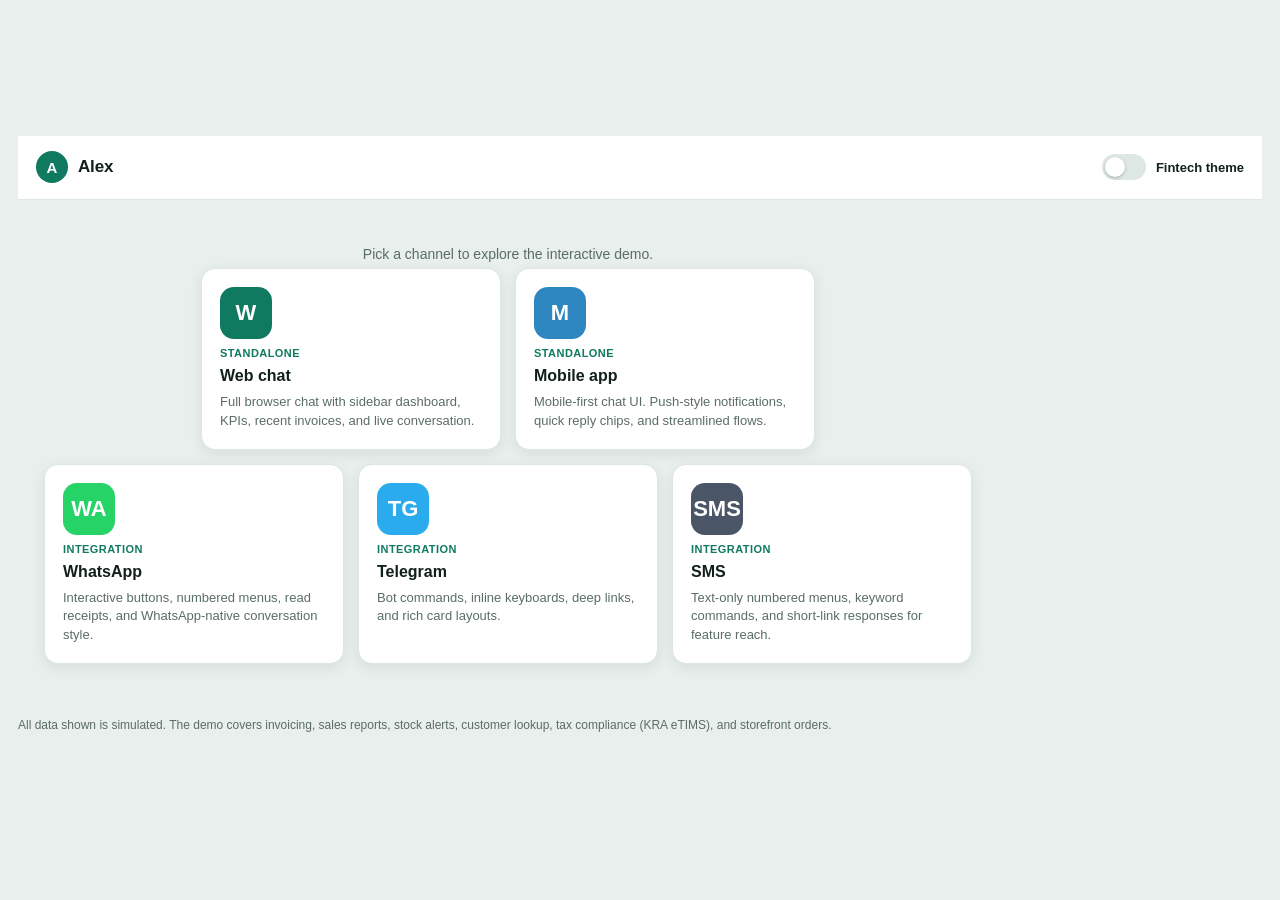
==== mockups/index.html @ d93f2be8 "Hub: center intro text to match channel cards" ====
<!DOCTYPE html>
<html lang="en">
<head>
  <meta charset="utf-8" />
  <meta name="viewport" content="width=device-width, initial-scale=1" />
  <title>Alex — Chat Mockups</title>
  <link rel="stylesheet" href="css/theme-fintech.css" />
  <link rel="stylesheet" href="css/theme-casual.css" />
  <link rel="stylesheet" href="css/chat-base.css" />
  <style>
    body.page { padding: 0 18px 24px; align-items: flex-start; padding-top: 12px; }
    .hub-head { display: flex; align-items: center; justify-content: center; gap: 16px; flex-wrap: wrap; padding-top: 28px; text-align: center; width: 100%; max-width: 980px; }
    .hub-head .h1-wrap h1 { margin: 0; }
    .hub-head .h1-wrap p { margin: 6px 0 0; }
    .hub-card .hc-icon { width: 52px; height: 52px; border-radius: 14px; display: flex; align-items: center; justify-content: center; font-size: 22px; font-weight: 900; color: #fff; }
    .hc-icon.wa   { background: #25d366; }
    .hc-icon.tg   { background: #2aabee; }
    .hc-icon.sms  { background: #4a5568; }
    .hc-icon.web  { background: var(--primary); }
    .hc-icon.mob  { background: var(--accent); }
    .hub-footer { max-width: 980px; width: 100%; padding: 8px 0 20px; }
    .hub-footer p { font-size: 12px; color: var(--muted); }

    /* sticky top bar */
    .site-header {
      position: sticky;
      top: 0;
      z-index: 50;
      width: 100%;
      height: 64px;
      display: flex;
      align-items: center;
      justify-content: space-between;
      padding: 0 18px;
      background: #fff;
      border-bottom: 1px solid var(--border);
    }
    .site-header .brand { display: flex; align-items: center; gap: 10px; text-decoration: none; color: inherit; }
    .brand-avatar {
      width: 32px; height: 32px; border-radius: 50%;
      background: var(--primary); color: #fff;
      display: flex; align-items: center; justify-content: center;
      font-weight: 800; font-size: 15px;
    }
    .brand-name { font-weight: 800; font-size: 17px; letter-spacing: -0.01em; }
    .site-header .theme-toggle {
      display: flex; align-items: center; gap: 10px;
      background: none; border: none; padding: 0; cursor: pointer;
      color: var(--text); font-family: var(--font); font-size: 13px; font-weight: 600;
    }
    .switch-track {
      width: 44px; height: 26px; border-radius: 999px;
      background: var(--border); display: inline-flex; align-items: center; padding: 3px;
      transition: background 0.15s ease;
    }
    .switch-thumb {
      width: 20px; height: 20px; border-radius: 50%;
      background: #fff; box-shadow: 0 1px 3px rgba(0, 0, 0, 0.25);
      transition: transform 0.15s ease;
    }
    .theme-toggle.is-on .switch-track { background: var(--primary); }
    .theme-toggle.is-on .switch-thumb { transform: translateX(18px); }

    /* hero channel grid */
    .hero { width: 100%; max-width: 980px; }
    .channel-grid { width: 100%; max-width: 980px; padding-bottom: 20px; }
    .channel-row {
      display: flex;
      flex-wrap: wrap;
      justify-content: center;
      gap: 14px;
      margin-bottom: 14px;
    }
    .channel-row .hub-card {
      width: 300px;
      max-width: 100%;
    }
  </style>
</head>
<body class="page">

  <header class="site-header" id="top">
    <a class="brand" href="#top">
      <div class="brand-avatar">A</div>
      <span class="brand-name">Alex</span>
    </a>
    <button class="theme-toggle" id="themeSwitch" role="switch" aria-checked="false" aria-label="Toggle theme">
      <span class="switch-track"><span class="switch-thumb"></span></span>
      <span class="switch-label">Fintech theme</span>
    </button>
  </header>

  <section class="hero">
    <div class="hub-head">
      <div class="h1-wrap">
        <p>Pick a channel to explore the interactive demo.</p>
      </div>
    </div>

    <div class="channel-grid">

      <div class="channel-row">

        <a class="hub-card" href="channels/web.html">
          <div class="hc-icon web">W</div>
          <span class="hc-tag">Standalone</span>
          <h3>Web chat</h3>
          <p>Full browser chat with sidebar dashboard, KPIs, recent invoices, and live conversation.</p>
        </a>

        <a class="hub-card" href="channels/mobile.html">
          <div class="hc-icon mob">M</div>
          <span class="hc-tag">Standalone</span>
          <h3>Mobile app</h3>
          <p>Mobile-first chat UI. Push-style notifications, quick reply chips, and streamlined flows.</p>
        </a>

      </div>

      <div class="channel-row">

        <a class="hub-card" href="channels/whatsapp.html">
          <div class="hc-icon wa">WA</div>
          <span class="hc-tag">Integration</span>
          <h3>WhatsApp</h3>
          <p>Interactive buttons, numbered menus, read receipts, and WhatsApp-native conversation style.</p>
        </a>

        <a class="hub-card" href="channels/telegram.html">
          <div class="hc-icon tg">TG</div>
          <span class="hc-tag">Integration</span>
          <h3>Telegram</h3>
          <p>Bot commands, inline keyboards, deep links, and rich card layouts.</p>
        </a>

        <a class="hub-card" href="channels/sms.html">
          <div class="hc-icon sms">SMS</div>
          <span class="hc-tag">Integration</span>
          <h3>SMS</h3>
          <p>Text-only numbered menus, keyword commands, and short-link responses for feature reach.</p>
        </a>

      </div>

    </div>
  </section>

  <div class="hub-footer">
    <p>All data shown is simulated. The demo covers invoicing, sales reports, stock alerts, customer lookup, tax compliance (KRA eTIMS), and storefront orders.</p>
  </div>

  <script src="data/demo.js"></script>
  <script src="js/chat-ui.js"></script>
  <script>
    (function () {
      var sw = document.getElementById('themeSwitch');
      var lbl = document.querySelector('.switch-label');

      function applyTheme(t) {
        var casual = t === 'casual';
        if (sw) {
          sw.setAttribute('aria-checked', casual ? 'true' : 'false');
          sw.classList.toggle('is-on', casual);
        }
        if (lbl) lbl.textContent = casual ? 'Casual theme' : 'Fintech theme';
      }

      if (window.AlexChat) {
        AlexChat.setTheme(AlexChat.currentTheme());
        applyTheme(document.documentElement.getAttribute('data-theme'));
      }

      if (sw) {
        sw.addEventListener('click', function () {
          if (window.AlexChat) AlexChat.toggleTheme();
          applyTheme(document.documentElement.getAttribute('data-theme'));
        });
      }

      document.addEventListener('alex-theme', function (e) { applyTheme(e.detail); });
    })();
  </script>

</body>
</html>
---- mockups/css/theme-fintech.css ----
/* Alex — theme: Fintech Modern */
:root,
:root[data-theme="fintech"] {
  --bg: #e8efed;
  --surface: #ffffff;
  --chat-bg: #f4f8f7;
  --bubble-bot: #ffffff;
  --bubble-bot-border: #e3eae8;
  --bubble-user: #dff1ea;
  --bubble-user-text: #123129;
  --bubble-user-meta: #6a8b80;
  --text: #12201c;
  --muted: #5a6d66;
  --primary: #0f7a5f;
  --primary-strong: #085b47;
  --primary-soft: #e4f4ee;
  --on-primary: #ffffff;
  --accent: #2e86c1;
  --success: #17824e;
  --success-soft: #e2f4ea;
  --warning: #a8680f;
  --warning-soft: #fdf3df;
  --danger: #c0392b;
  --danger-soft: #fdece9;
  --border: #dde7e4;
  --radius: 14px;
  --radius-sm: 12px;
  --radius-lg: 22px;
  --shadow: 0 16px 40px rgba(18, 42, 34, 0.16);
  --shadow-soft: 0 4px 14px rgba(18, 42, 34, 0.08);
  --chrome: #ffffff;
  --chrome-text: #12201c;
  --side-bg: #fbfdfc;
  --input-bg: #f1f6f4;
}
---- mockups/css/theme-casual.css ----
/* Alex — theme: Friendly Casual */
:root[data-theme="casual"] {
  --bg: #f7efdf;
  --surface: #fffdf6;
  --chat-bg: #f4ead8;
  --bubble-bot: #ffffff;
  --bubble-bot-border: #f0e3cd;
  --bubble-user: #ffded0;
  --bubble-user-text: #4a2c1c;
  --bubble-user-meta: #c08a6a;
  --text: #3b2d20;
  --muted: #8a7761;
  --primary: #e8734a;
  --primary-strong: #c95a33;
  --primary-soft: #ffe7db;
  --on-primary: #ffffff;
  --accent: #d9a520;
  --success: #3d8b5f;
  --success-soft: #e2f3e8;
  --warning: #c98a2d;
  --warning-soft: #fdf0d3;
  --danger: #cf5240;
  --danger-soft: #fbebe4;
  --border: #f0e3cd;
  --radius: 18px;
  --radius-sm: 14px;
  --radius-lg: 26px;
  --shadow: 0 16px 40px rgba(92, 62, 28, 0.16);
  --shadow-soft: 0 4px 14px rgba(92, 62, 28, 0.08);
  --chrome: #ffffff;
  --chrome-text: #3b2d20;
  --side-bg: #fffaf0;
  --input-bg: #f8efe0;
}
---- mockups/css/chat-base.css ----
/* Alex — chat mockups — shared base component styles */
:root {
  --font: -apple-system, "Segoe UI", Roboto, "Helvetica Neue", Arial, sans-serif;
}

* { box-sizing: border-box; margin: 0; padding: 0; }

html, body { height: 100%; }

body {
  font-family: var(--font);
  background: var(--bg);
  color: var(--text);
  -webkit-font-smoothing: antialiased;
}

/* ---------- page shell ---------- */
.page {
  min-height: 100vh;
  display: flex;
  flex-direction: column;
  align-items: center;
  justify-content: center;
  padding: 12px;
  gap: 12px;
}

/* phone-like frame */
.app {
  width: 100%;
  max-width: 460px;
  height: calc(100vh - 24px);
  max-height: 860px;
  background: var(--surface);
  border-radius: var(--radius-lg);
  box-shadow: var(--shadow);
  border: 1px solid var(--border);
  display: flex;
  flex-direction: column;
  overflow: hidden;
}

/* split layout used by the web chat */
.layout-split {
  max-width: 980px;
  flex-direction: row;
}
.layout-split .app-side { width: 320px; }
.layout-split .app { max-width: 620px; height: calc(100vh - 24px); }

/* ---------- hub card grid ---------- */
.hub-head { padding: 28px 20px 6px; max-width: 980px; width: 100%; }
.hub-head h1 { font-size: 26px; font-weight: 800; letter-spacing: -0.02em; }
.hub-head p { color: var(--muted); margin-top: 4px; font-size: 14px; }
.hub-grid {
  display: grid;
  grid-template-columns: repeat(auto-fill, minmax(210px, 1fr));
  gap: 14px;
  width: 100%;
  max-width: 980px;
  padding-bottom: 20px;
}
.hub-card {
  background: var(--surface);
  border: 1px solid var(--border);
  border-radius: var(--radius);
  box-shadow: var(--shadow-soft);
  padding: 18px;
  display: flex;
  flex-direction: column;
  gap: 8px;
  text-decoration: none;
  color: inherit;
  transition: transform 0.12s ease, box-shadow 0.12s ease;
}
.hub-card:hover { transform: translateY(-2px); box-shadow: var(--shadow); }
.hub-card .hc-emoji {
  width: 44px; height: 44px; border-radius: 12px;
  display: flex; align-items: center; justify-content: center;
  font-size: 20px; font-weight: 800; color: var(--on-primary);
  background: var(--primary);
}
.hub-card h3 { font-size: 16px; font-weight: 700; }
.hub-card p { font-size: 13px; color: var(--muted); line-height: 1.45; }
.hub-card .hc-tag { font-size: 11px; font-weight: 700; text-transform: uppercase; letter-spacing: 0.04em; color: var(--primary); }
.hub-note { font-size: 12px; color: var(--muted); max-width: 980px; width: 100%; line-height: 1.5; padding-bottom: 12px; }

/* theme toggle pill */
.theme-toggle {
  border: 1px solid var(--border);
  background: var(--surface);
  color: var(--text);
  border-radius: 999px;
  padding: 7px 14px;
  font-size: 13px;
  font-weight: 600;
  cursor: pointer;
  font-family: var(--font);
}
.theme-toggle:hover { border-color: var(--primary); color: var(--primary); }

/* ---------- chat chrome ---------- */
.chat-header {
  display: flex;
  align-items: center;
  gap: 12px;
  padding: 12px 14px;
  background: var(--chrome);
  color: var(--chrome-text);
  flex: 0 0 auto;
}
.chat-header .avatar {
  width: 40px; height: 40px; border-radius: 50%;
  background: var(--chrome-avatar, var(--primary));
  color: #fff;
  display: flex; align-items: center; justify-content: center;
  font-weight: 800; font-size: 15px;
}
.chat-header .identity { flex: 1; min-width: 0; }
.chat-header .identity .name { font-weight: 700; font-size: 15px; white-space: nowrap; overflow: hidden; text-overflow: ellipsis; }
.chat-header .identity .state { font-size: 12px; opacity: 0.85; }
.chat-header .header-actions { display: flex; gap: 8px; align-items: center; }
.chat-header .header-actions .theme-toggle {
  background: rgba(255, 255, 255, 0.14);
  border-color: rgba(255, 255, 255, 0.28);
  color: var(--chrome-text);
}
.chat-header .back {
  background: none; border: none; color: inherit; font-size: 18px; cursor: pointer; line-height: 1;
}

/* ---------- side panel (web) ---------- */
.side {
  background: var(--side-bg, var(--surface));
  border-right: 1px solid var(--border);
  padding: 16px;
  display: flex;
  flex-direction: column;
  gap: 12px;
  overflow-y: auto;
}
.side .side-brand { display: flex; align-items: center; gap: 10px; }
.side .side-brand .avatar { width: 38px; height: 38px; border-radius: 50%; background: var(--primary); color: #fff; display: flex; align-items: center; justify-content: center; font-weight: 800; }
.side .side-brand b { font-size: 15px; }
.side .side-brand span { font-size: 12px; color: var(--muted); display: block; }
.side-kpis { display: grid; grid-template-columns: 1fr 1fr; gap: 10px; }
.kpi { background: var(--bubble-bot); border: 1px solid var(--border); border-radius: var(--radius-sm); padding: 10px 12px; }
.kpi .kpi-label { font-size: 11px; color: var(--muted); text-transform: uppercase; letter-spacing: 0.04em; }
.kpi .kpi-value { font-size: 17px; font-weight: 800; margin-top: 2px; }
.side-list { display: flex; flex-direction: column; gap: 6px; }
.side-list .sl-title { font-size: 11px; color: var(--muted); text-transform: uppercase; letter-spacing: 0.05em; }
.side-item { display: flex; justify-content: space-between; align-items: center; font-size: 13px; padding: 8px 10px; background: var(--bubble-bot); border: 1px solid var(--border); border-radius: var(--radius-sm); }
.side-item .si-name { font-weight: 600; }
.side-item .si-amt { color: var(--muted); }

/* ---------- chat body ---------- */
.chat-body {
  flex: 1 1 auto;
  overflow-y: auto;
  padding: 16px 14px;
  display: flex;
  flex-direction: column;
  gap: 10px;
  background: var(--chat-bg);
}
.chat-body::-webkit-scrollbar { width: 6px; }
.chat-body::-webkit-scrollbar-thumb { background: var(--border); border-radius: 4px; }

.day-pill {
  align-self: center;
  font-size: 11px;
  color: var(--muted);
  background: var(--bubble-bot);
  border: 1px solid var(--border);
  padding: 4px 12px;
  border-radius: 999px;
}

/* ---------- messages ---------- */
.msg {
  max-width: 82%;
  padding: 9px 13px;
  border-radius: var(--radius);
  font-size: 14px;
  line-height: 1.5;
  position: relative;
  word-wrap: break-word;
}
.msg-bot { align-self: flex-start; background: var(--bubble-bot); border: 1px solid var(--bubble-bot-border, transparent); border-bottom-left-radius: 6px; }
.msg-user { align-self: flex-end; background: var(--bubble-user); color: var(--bubble-user-text, var(--text)); border-bottom-right-radius: 6px; }
.msg .sender { font-size: 12px; font-weight: 800; color: var(--primary); margin-bottom: 2px; }
.msg .meta { display: flex; align-items: center; gap: 5px; font-size: 11px; color: var(--muted); margin-top: 4px; justify-content: flex-end; }
.msg-user .meta { color: var(--bubble-user-meta, var(--muted)); }
.msg .ticks { letter-spacing: -2px; font-weight: 800; }

/* typing indicator */
.msg-typing { display: inline-flex; gap: 4px; padding: 14px 16px; align-items: center; }
.msg-typing span { width: 7px; height: 7px; border-radius: 50%; background: var(--muted); animation: blink 1.2s infinite; }
.msg-typing span:nth-child(2) { animation-delay: 0.2s; }
.msg-typing span:nth-child(3) { animation-delay: 0.4s; }
@keyframes blink { 0%, 80%, 100% { opacity: 0.25; } 40% { opacity: 1; } }

/* ---------- quick replies ---------- */
.quick-replies {
  align-self: flex-start;
  display: flex;
  flex-wrap: wrap;
  gap: 8px;
  max-width: 92%;
}
.qr {
  border: 1px solid var(--primary);
  background: var(--primary-soft);
  color: var(--primary-strong, var(--primary));
  border-radius: 999px;
  padding: 8px 15px;
  font-size: 13px;
  font-weight: 600;
  cursor: pointer;
  font-family: var(--font);
}
.qr:hover { background: var(--primary); color: var(--on-primary); }
.qr.primary { background: var(--primary); color: var(--on-primary); }

/* numbered SMS menu */
.sms-choices { align-self: flex-start; display: flex; flex-direction: column; gap: 8px; }
.sms-choice {
  display: flex; gap: 10px; align-items: center;
  background: var(--surface);
  border: 1px solid var(--border);
  border-radius: var(--radius-sm);
  padding: 9px 12px;
  font-size: 13.5px;
  cursor: pointer;
  text-align: left;
  font-family: var(--font);
  color: var(--text);
}
.sms-choice .num { font-weight: 800; color: var(--primary); }
.sms-choice:hover { border-color: var(--primary); }

/* inline keyboard (telegram) */
.tg-row { display: flex; flex-wrap: wrap; gap: 6px; align-self: flex-start; max-width: 92%; }
.tg-btn {
  background: var(--surface);
  border: 1px solid var(--border);
  color: var(--primary-strong, var(--text));
  border-radius: 8px;
  padding: 7px 13px;
  font-size: 13px;
  font-weight: 600;
  cursor: pointer;
  font-family: var(--font);
  box-shadow: var(--shadow-soft);
}
.tg-btn:hover { border-color: var(--primary); }

/* ---------- rich cards in chat ---------- */
.vcard {
  background: var(--surface);
  border: 1px solid var(--border);
  border-left: 4px solid var(--primary);
  border-radius: var(--radius-sm);
  box-shadow: var(--shadow-soft);
  padding: 12px 14px;
  font-size: 13.5px;
  max-width: 92%;
  align-self: flex-start;
  display: flex;
  flex-direction: column;
  gap: 8px;
}
.vcard .card-head { display: flex; justify-content: space-between; align-items: flex-start; gap: 8px; }
.vcard .card-title { font-weight: 800; font-size: 14.5px; }
.vcard .card-sub { font-size: 12px; color: var(--muted); }
.kv { display: flex; justify-content: space-between; gap: 10px; font-size: 13.5px; }
.kv .k { color: var(--muted); }
.kv .v { font-weight: 600; text-align: right; }
.divider { border-top: 1px dashed var(--border); }
.kv.total .v { font-size: 15.5px; font-weight: 800; color: var(--primary-strong, var(--text)); }
.card-footer { display: flex; gap: 8px; flex-wrap: wrap; margin-top: 2px; }

.badge {
  display: inline-flex; align-items: center; gap: 5px;
  font-size: 11px; font-weight: 700;
  padding: 3px 10px; border-radius: 999px;
  white-space: nowrap;
}
.badge.pending { background: var(--warning-soft, #fff3e0); color: var(--warning, #b76e1c); }
.badge.fulfilled { background: var(--success-soft, #e4f6ec); color: var(--success, #17824e); }
.badge.low { background: var(--danger-soft, #fdecea); color: var(--danger, #c0392b); }
.badge.muted { background: var(--bubble-bot); color: var(--muted); }

.row { display: flex; align-items: center; justify-content: space-between; gap: 8px; font-size: 13.5px; }
.row .r-name { font-weight: 600; flex: 1; }
.row .r-amt { color: var(--muted); }
.row .r-qty { color: var(--muted); font-size: 12.5px; }

.link-chip {
  display: inline-flex; align-items: center; gap: 6px;
  font-size: 13px; font-weight: 600; color: var(--primary-strong, var(--primary));
  background: var(--primary-soft);
  border: 1px solid var(--primary);
  border-radius: 8px;
  padding: 7px 12px;
  cursor: pointer;
  font-family: var(--font);
}

/* inline action buttons inside cards */
.btn {
  border: 1px solid var(--primary);
  background: var(--primary);
  color: var(--on-primary);
  border-radius: 8px;
  padding: 8px 14px;
  font-size: 13px;
  font-weight: 700;
  cursor: pointer;
  font-family: var(--font);
}
.btn.ghost { background: var(--surface); color: var(--primary-strong, var(--primary)); }
.btn.danger { background: var(--danger); border-color: var(--danger); }
.btn.sm { padding: 6px 11px; font-size: 12.5px; }

/* progress / steps (onboarding) */
.steps { display: flex; flex-direction: column; gap: 8px; }
.step { display: flex; gap: 10px; align-items: flex-start; font-size: 13.5px; }
.step .dot { width: 8px; height: 8px; border-radius: 50%; margin-top: 6px; background: var(--border); flex: 0 0 auto; }
.step.done .dot { background: var(--success); }

/* ---------- chat input ---------- */
.chat-input {
  flex: 0 0 auto;
  display: flex;
  align-items: center;
  gap: 8px;
  padding: 10px 12px;
  background: var(--surface);
  border-top: 1px solid var(--border);
}
.chat-input input {
  flex: 1;
  border: 1px solid var(--border);
  background: var(--input-bg, var(--bubble-bot));
  border-radius: 999px;
  padding: 10px 15px;
  font-size: 14px;
  color: var(--text);
  font-family: var(--font);
  outline: none;
}
.chat-input input:focus { border-color: var(--primary); }
.chat-input .send {
  height: 40px;
  min-width: 40px;
  padding: 0 14px;
  border-radius: 999px;
  background: var(--primary); color: var(--on-primary);
  border: none; font-size: 14px; font-weight: 700; cursor: pointer;
  font-family: var(--font);
}
.chat-input .send:hover { background: var(--primary-strong); }
.chat-input.attachments::before {
  content: "attachment icon placeholder";
}

/* SMS input is narrower / model-like */
.chat-input.sms-input { border-top: none; }

.mic-tip { font-size: 11px; color: var(--muted); text-align: center; padding: 2px 0 0; }
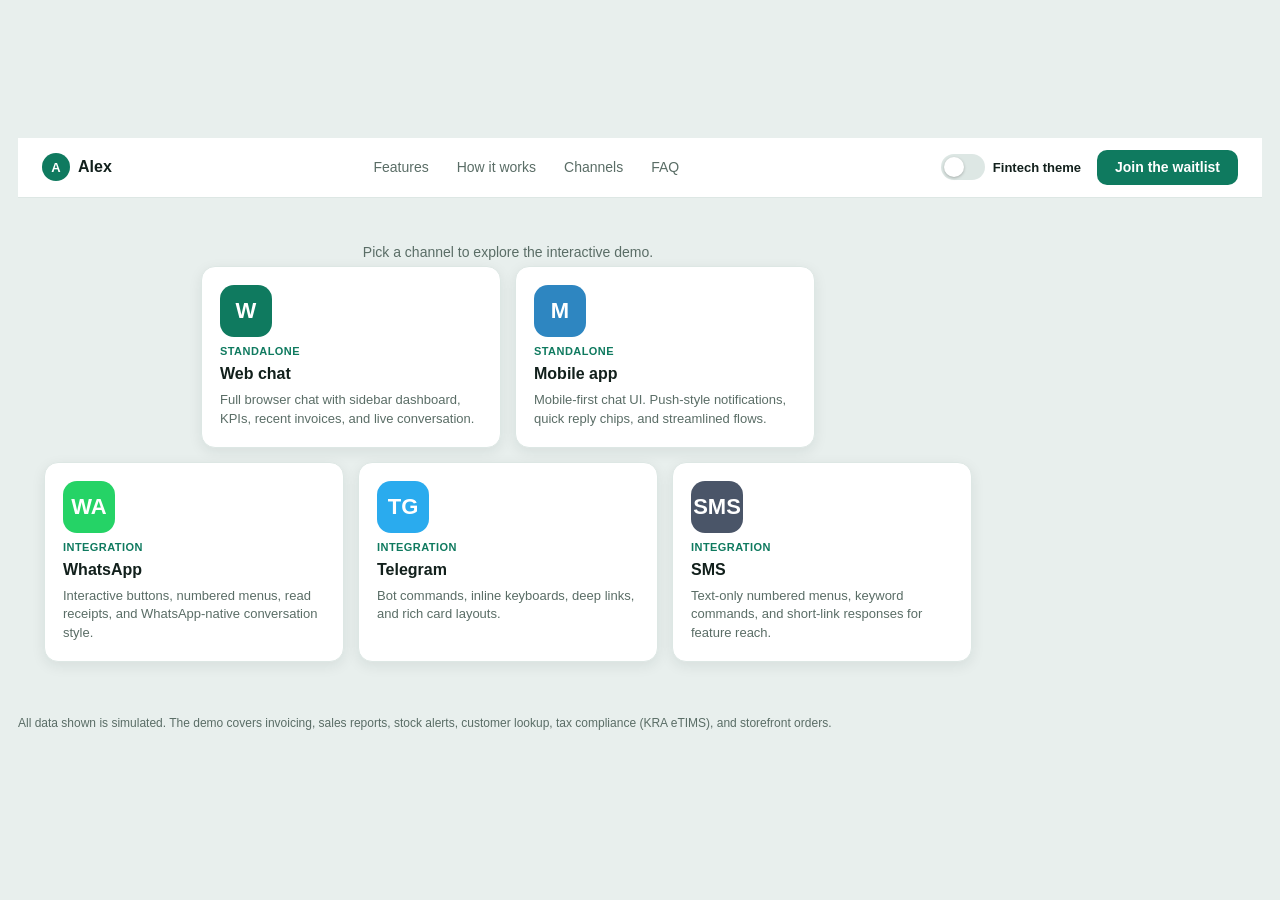
==== commit 6e625fde: "Hub: reuse landing page header (brand, nav links, waitlist CTA) + theme toggle" ====
--- a/mockups/index.html
+++ b/mockups/index.html
@@ -21,30 +21,35 @@
     .hub-footer { max-width: 980px; width: 100%; padding: 8px 0 20px; }
     .hub-footer p { font-size: 12px; color: var(--muted); }
 
-    /* sticky top bar */
-    .site-header {
+    /* sticky top bar — same as landing page */
+    .lp-nav {
       position: sticky;
       top: 0;
-      z-index: 50;
+      z-index: 100;
       width: 100%;
-      height: 64px;
       display: flex;
       align-items: center;
       justify-content: space-between;
-      padding: 0 18px;
-      background: #fff;
+      gap: 16px;
+      background: var(--surface);
       border-bottom: 1px solid var(--border);
-    }
-    .site-header .brand { display: flex; align-items: center; gap: 10px; text-decoration: none; color: inherit; }
+      padding: 0 24px;
+      height: 60px;
+    }
+    .lp-nav .brand { display: flex; align-items: center; gap: 8px; text-decoration: none; color: inherit; flex-shrink: 0; }
     .brand-avatar {
-      width: 32px; height: 32px; border-radius: 50%;
+      width: 28px; height: 28px; border-radius: 50%;
       background: var(--primary); color: #fff;
       display: flex; align-items: center; justify-content: center;
-      font-weight: 800; font-size: 15px;
-    }
-    .brand-name { font-weight: 800; font-size: 17px; letter-spacing: -0.01em; }
-    .site-header .theme-toggle {
-      display: flex; align-items: center; gap: 10px;
+      font-weight: 700; font-size: 13px;
+    }
+    .brand-name { font-weight: 700; font-size: 16px; color: var(--text); }
+    .nav-links { display: flex; align-items: center; gap: 28px; }
+    .nav-links a { font-size: 14px; font-weight: 500; color: var(--muted); text-decoration: none; transition: color .2s; }
+    .nav-links a:hover { color: var(--primary); }
+    .header-right { display: flex; align-items: center; gap: 16px; flex-shrink: 0; }
+    .header-right .theme-toggle {
+      display: flex; align-items: center; gap: 8px;
       background: none; border: none; padding: 0; cursor: pointer;
       color: var(--text); font-family: var(--font); font-size: 13px; font-weight: 600;
     }
@@ -60,6 +65,25 @@
     }
     .theme-toggle.is-on .switch-track { background: var(--primary); }
     .theme-toggle.is-on .switch-thumb { transform: translateX(18px); }
+    .btn {
+      display: inline-block;
+      padding: 8px 18px;
+      border-radius: 10px;
+      font-weight: 600;
+      font-size: 14px;
+      border: none;
+      cursor: pointer;
+      text-align: center;
+      text-decoration: none;
+      line-height: 1.4;
+      transition: background .2s;
+    }
+    .btn-primary { background: var(--primary); color: #fff; }
+    .btn-primary:hover { background: var(--primary-strong, #085b47); }
+    @media (max-width: 720px) {
+      .nav-links { display: none; }
+      .switch-label { display: none; }
+    }
 
     /* hero channel grid */
     .hero { width: 100%; max-width: 980px; }
@@ -79,15 +103,24 @@
 </head>
 <body class="page">
 
-  <header class="site-header" id="top">
-    <a class="brand" href="#top">
+  <header class="lp-nav" id="top">
+    <a class="brand" href="../index.html#top">
       <div class="brand-avatar">A</div>
       <span class="brand-name">Alex</span>
     </a>
-    <button class="theme-toggle" id="themeSwitch" role="switch" aria-checked="false" aria-label="Toggle theme">
-      <span class="switch-track"><span class="switch-thumb"></span></span>
-      <span class="switch-label">Fintech theme</span>
-    </button>
+    <nav class="nav-links">
+      <a href="../index.html#features">Features</a>
+      <a href="../index.html#how">How it works</a>
+      <a href="../index.html#channels">Channels</a>
+      <a href="../index.html#faq">FAQ</a>
+    </nav>
+    <div class="header-right">
+      <button class="theme-toggle" id="themeSwitch" role="switch" aria-checked="false" aria-label="Toggle theme">
+        <span class="switch-track"><span class="switch-thumb"></span></span>
+        <span class="switch-label">Fintech theme</span>
+      </button>
+      <a href="../index.html#join" class="btn btn-primary js-waitlist">Join the waitlist</a>
+    </div>
   </header>
 
   <section class="hero">
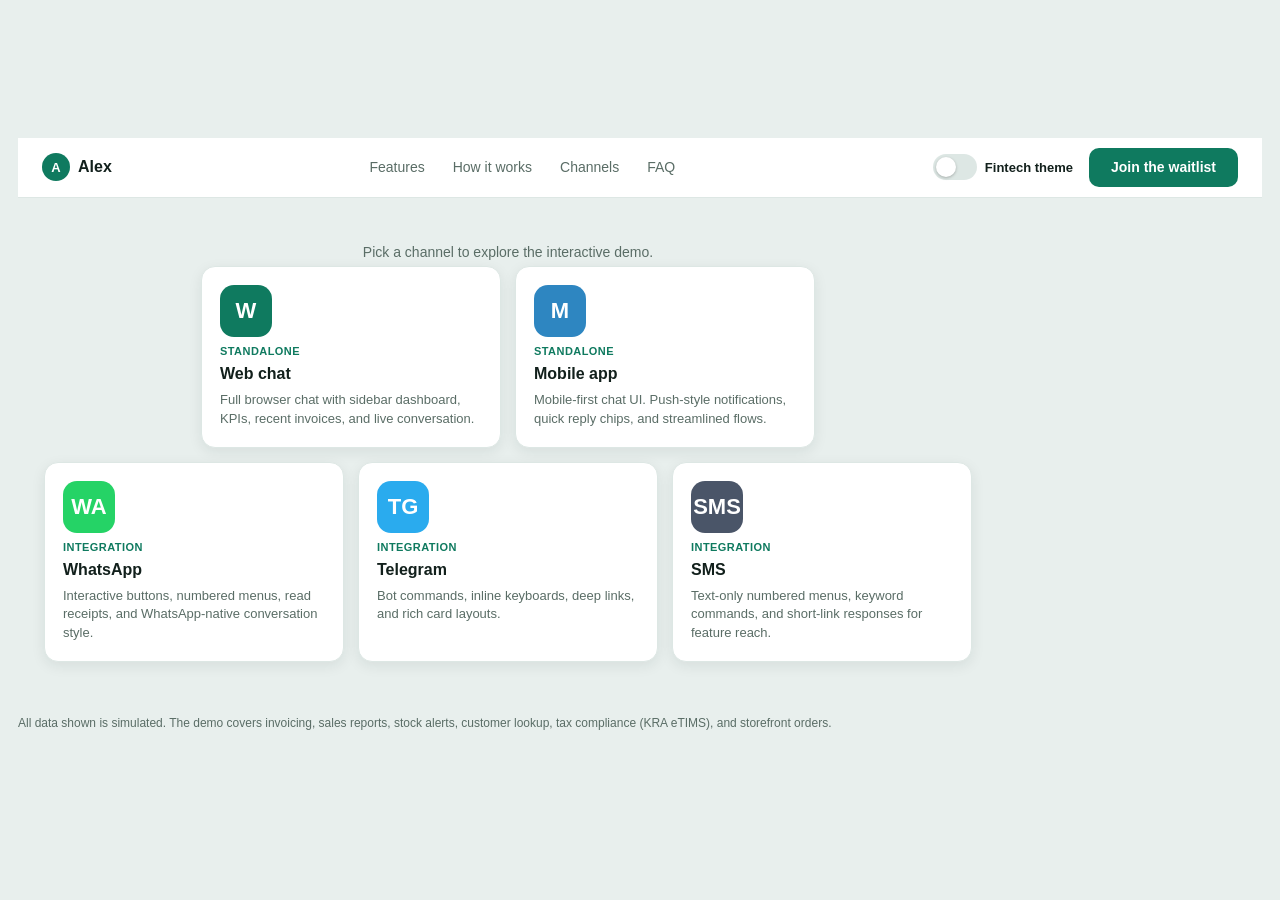
==== commit 22117ea0: "Hub: header matches landing page exactly (with theme toggle)" ====
--- a/mockups/index.html
+++ b/mockups/index.html
@@ -67,7 +67,7 @@
     .theme-toggle.is-on .switch-thumb { transform: translateX(18px); }
     .btn {
       display: inline-block;
-      padding: 8px 18px;
+      padding: 10px 22px;
       border-radius: 10px;
       font-weight: 600;
       font-size: 14px;
@@ -76,10 +76,10 @@
       text-align: center;
       text-decoration: none;
       line-height: 1.4;
-      transition: background .2s;
+      transition: background .2s, color .2s, box-shadow .2s, border-color .2s;
     }
     .btn-primary { background: var(--primary); color: #fff; }
-    .btn-primary:hover { background: var(--primary-strong, #085b47); }
+    .btn-primary:hover { background: var(--primary-strong); }
     @media (max-width: 720px) {
       .nav-links { display: none; }
       .switch-label { display: none; }
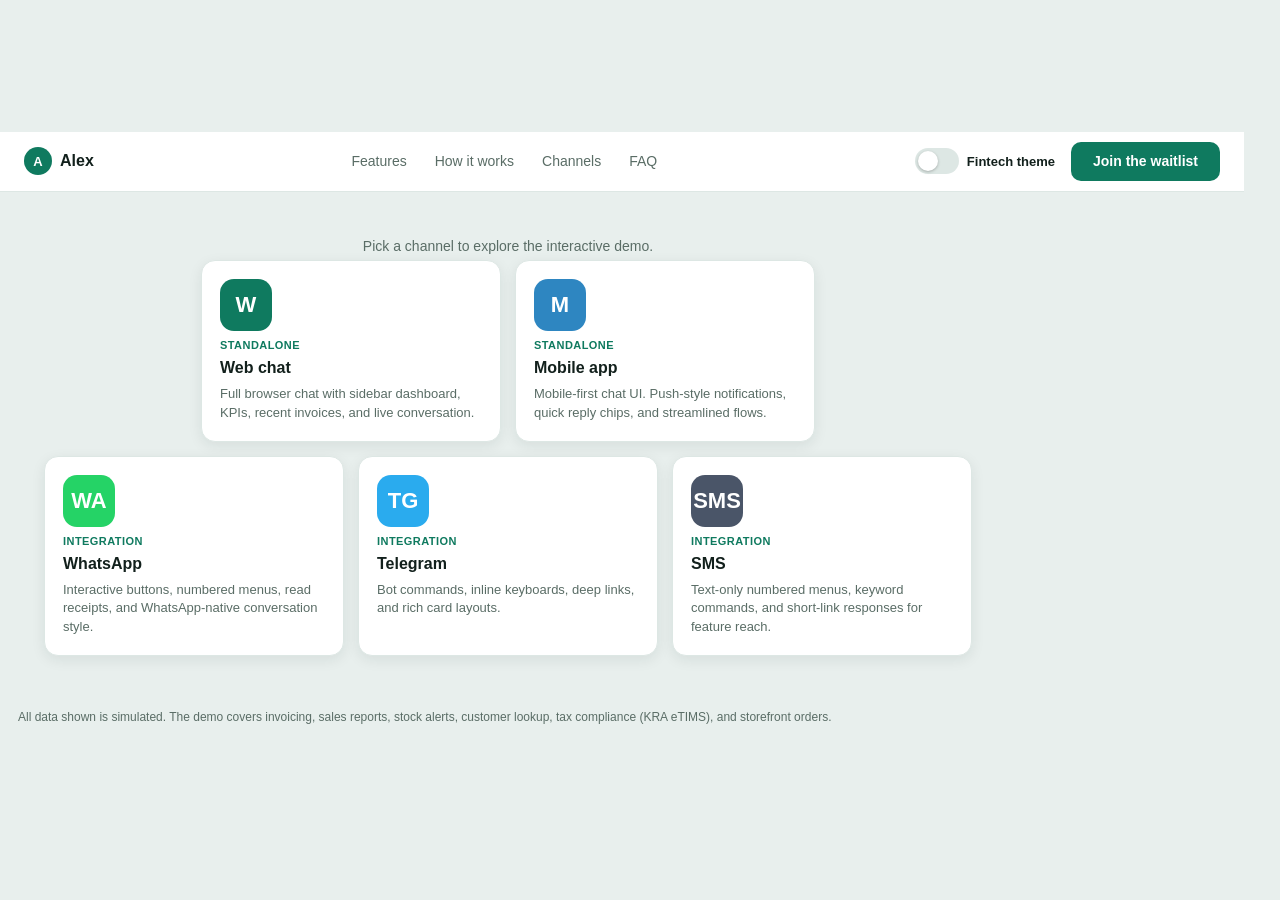
==== commit 6aa1797e: "Hub: header flush to viewport, matches landing exactly" ====
--- a/mockups/index.html
+++ b/mockups/index.html
@@ -8,7 +8,8 @@
   <link rel="stylesheet" href="css/theme-casual.css" />
   <link rel="stylesheet" href="css/chat-base.css" />
   <style>
-    body.page { padding: 0 18px 24px; align-items: flex-start; padding-top: 12px; }
+    body.page { padding: 0 18px 24px; align-items: flex-start; padding-top: 0; }
+    .lp-nav { margin: 0 -18px 0; }
     .hub-head { display: flex; align-items: center; justify-content: center; gap: 16px; flex-wrap: wrap; padding-top: 28px; text-align: center; width: 100%; max-width: 980px; }
     .hub-head .h1-wrap h1 { margin: 0; }
     .hub-head .h1-wrap p { margin: 6px 0 0; }
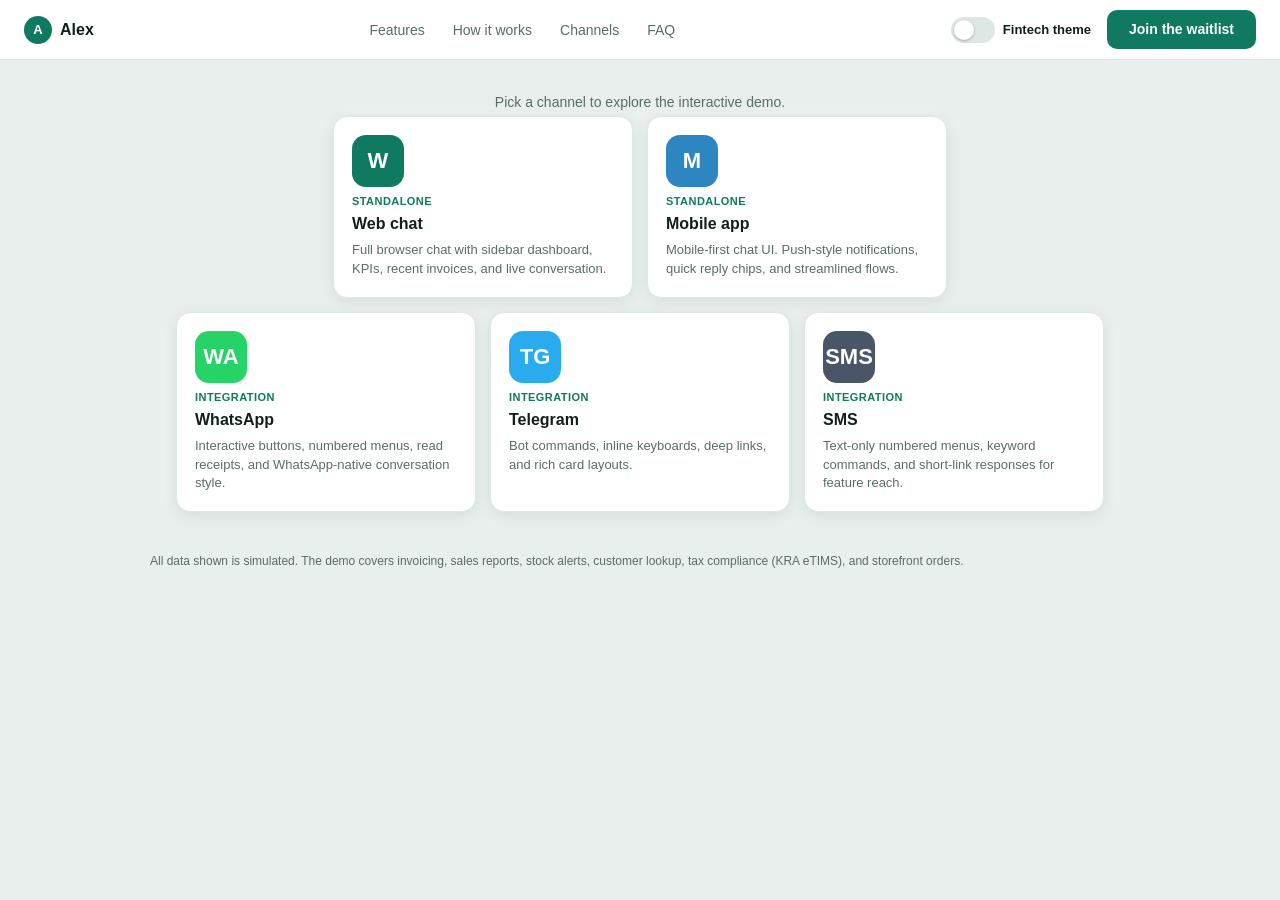
==== commit 6277f9c7: "Hub: block layout + centered content, header flush like landing" ====
--- a/mockups/index.html
+++ b/mockups/index.html
@@ -8,9 +8,9 @@
   <link rel="stylesheet" href="css/theme-casual.css" />
   <link rel="stylesheet" href="css/chat-base.css" />
   <style>
-    body.page { padding: 0 18px 24px; align-items: flex-start; padding-top: 0; }
-    .lp-nav { margin: 0 -18px 0; }
-    .hub-head { display: flex; align-items: center; justify-content: center; gap: 16px; flex-wrap: wrap; padding-top: 28px; text-align: center; width: 100%; max-width: 980px; }
+    body.page { display: block; min-height: 100vh; padding: 0; gap: 0; }
+    .lp-nav { margin: 0; }
+    .hub-head { display: flex; align-items: center; justify-content: center; gap: 16px; flex-wrap: wrap; padding-top: 28px; text-align: center; width: 100%; max-width: 980px; margin: 0 auto; }
     .hub-head .h1-wrap h1 { margin: 0; }
     .hub-head .h1-wrap p { margin: 6px 0 0; }
     .hub-card .hc-icon { width: 52px; height: 52px; border-radius: 14px; display: flex; align-items: center; justify-content: center; font-size: 22px; font-weight: 900; color: #fff; }
@@ -19,7 +19,7 @@
     .hc-icon.sms  { background: #4a5568; }
     .hc-icon.web  { background: var(--primary); }
     .hc-icon.mob  { background: var(--accent); }
-    .hub-footer { max-width: 980px; width: 100%; padding: 8px 0 20px; }
+    .hub-footer { max-width: 980px; width: 100%; padding: 8px 0 20px; margin: 0 auto; }
     .hub-footer p { font-size: 12px; color: var(--muted); }
 
     /* sticky top bar — same as landing page */
@@ -87,8 +87,8 @@
     }
 
     /* hero channel grid */
-    .hero { width: 100%; max-width: 980px; }
-    .channel-grid { width: 100%; max-width: 980px; padding-bottom: 20px; }
+    .hero { width: 100%; max-width: 980px; margin: 0 auto; }
+    .channel-grid { width: 100%; max-width: 980px; padding: 0 0 20px; margin: 0 auto; }
     .channel-row {
       display: flex;
       flex-wrap: wrap;
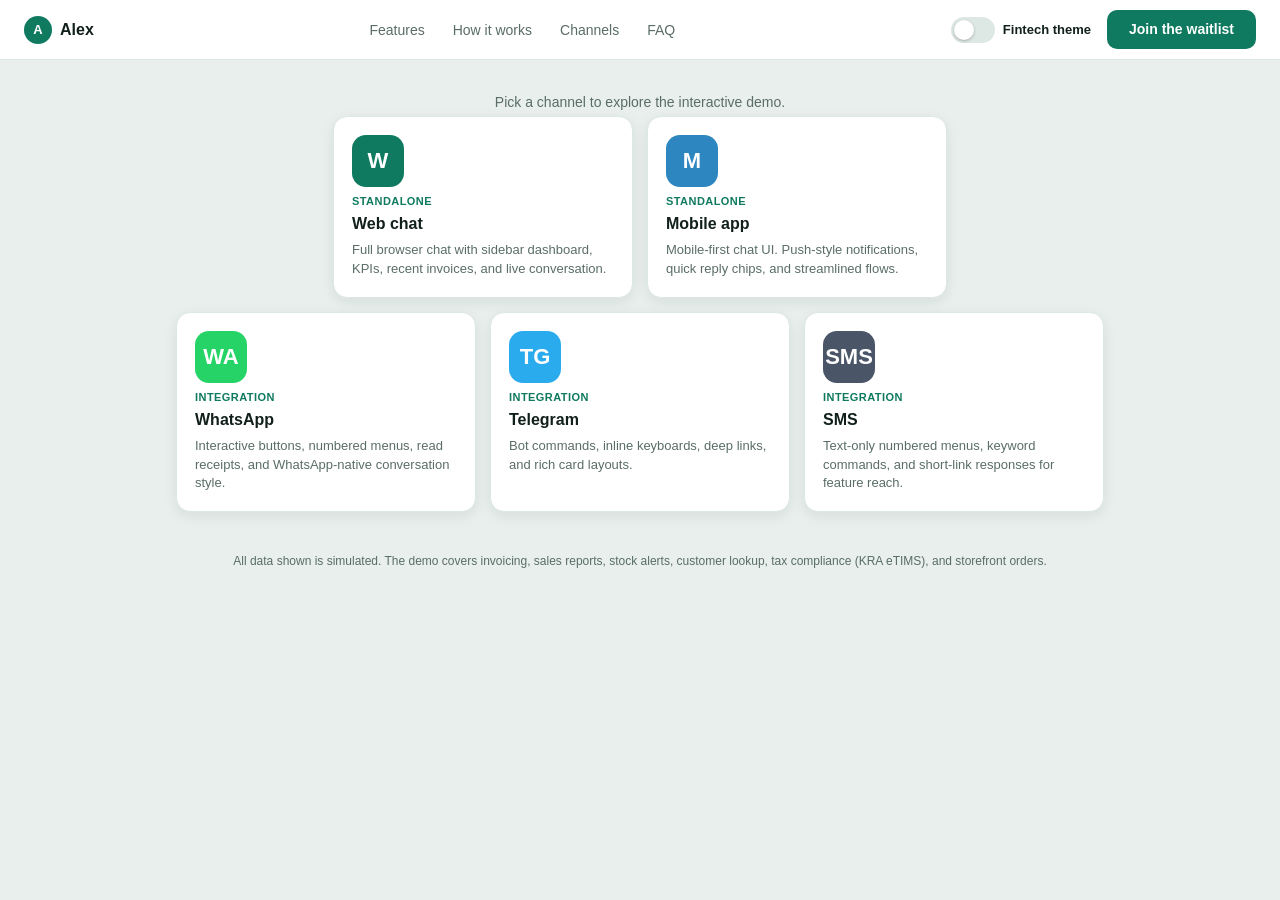
==== commit 922ae541: "Hub: center footer text" ====
--- a/mockups/index.html
+++ b/mockups/index.html
@@ -19,7 +19,7 @@
     .hc-icon.sms  { background: #4a5568; }
     .hc-icon.web  { background: var(--primary); }
     .hc-icon.mob  { background: var(--accent); }
-    .hub-footer { max-width: 980px; width: 100%; padding: 8px 0 20px; margin: 0 auto; }
+    .hub-footer { max-width: 980px; width: 100%; padding: 8px 0 20px; margin: 0 auto; text-align: center; }
     .hub-footer p { font-size: 12px; color: var(--muted); }
 
     /* sticky top bar — same as landing page */
@@ -84,6 +84,7 @@
     @media (max-width: 720px) {
       .nav-links { display: none; }
       .switch-label { display: none; }
+      .hero, .channel-grid, .hub-footer { padding-left: 18px; padding-right: 18px; }
     }
 
     /* hero channel grid */
